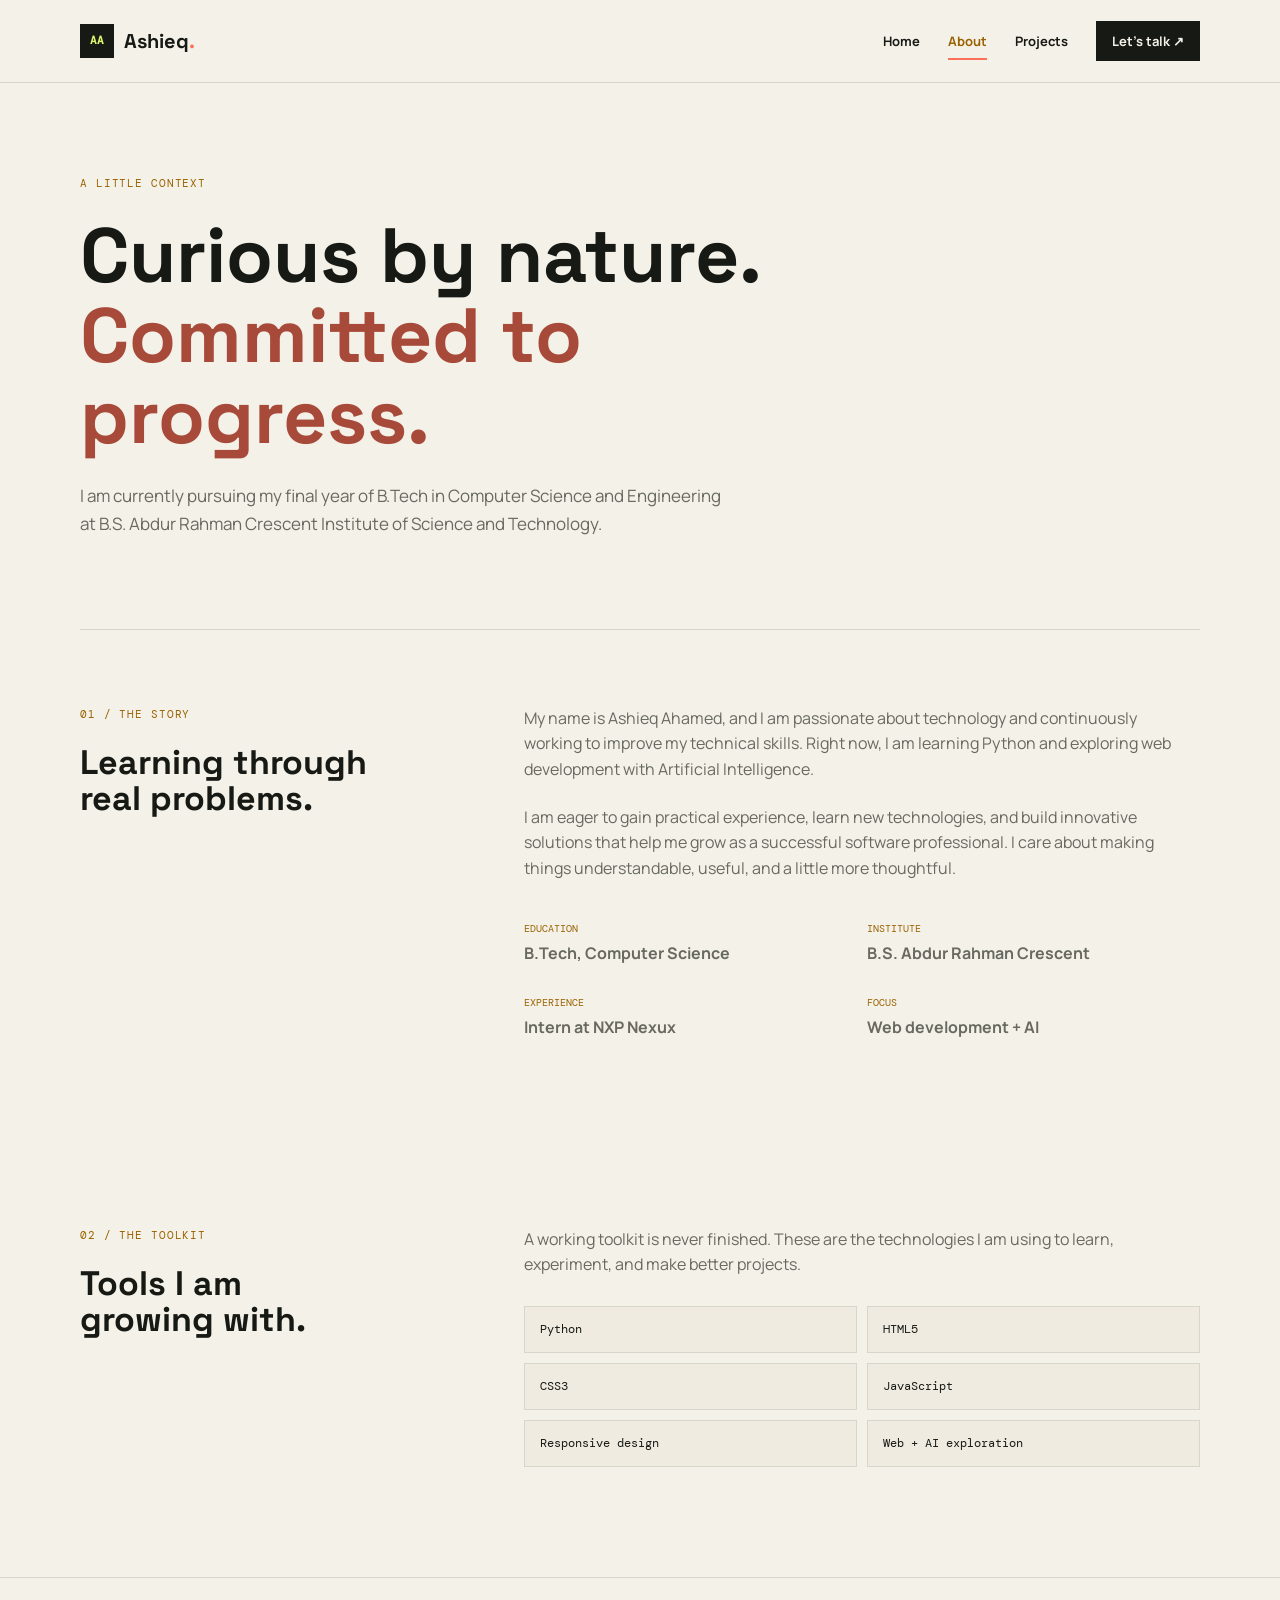
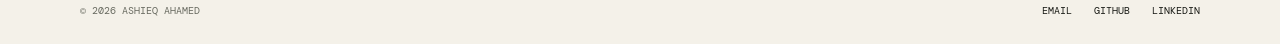
==== about.html @ 13d38967 "first commit" ====
<!doctype html>
<html lang="en">
<head>
    <meta charset="utf-8">
    <meta name="viewport" content="width=device-width, initial-scale=1">
    <meta name="description" content="Learn about Ashieq Ahamed, his Computer Science education, skills, and software development interests.">
    <meta name="author" content="Ashieq Ahamed">
    <link rel="canonical" href="./about.html">
    <title>About Ashieq Ahamed | Education & Skills</title>
    <link rel="preconnect" href="https://fonts.googleapis.com"><link rel="preconnect" href="https://fonts.gstatic.com" crossorigin>
    <link href="https://fonts.googleapis.com/css2?family=DM+Mono:wght@400;500&family=Manrope:wght@400;500;600;700;800&family=Space+Grotesk:wght@500;600;700&display=swap" rel="stylesheet">
    <link rel="stylesheet" href="styles.css">
</head>
<body>
    <a class="skip-link" href="#main-content">Skip to main content</a>
    <header class="site-header"><div class="shell header-inner"><a class="brand" href="index.html" aria-label="Ashieq Ahamed home"><span class="brand-mark" aria-hidden="true">AA</span><span>Ashieq<span class="brand-dot">.</span></span></a><nav aria-label="Primary navigation"><ul class="nav-list"><li><a href="index.html">Home</a></li><li><a class="active" aria-current="page" href="about.html">About</a></li><li><a href="projects.html">Projects</a></li><li><a class="nav-contact" href="contact.html">Let's talk <span aria-hidden="true">&#8599;</span></a></li></ul></nav></div></header>
    <main id="main-content">
        <section class="page-intro shell" aria-labelledby="page-title"><p class="eyebrow">A little context</p><h1 id="page-title">Curious by nature.<br><em>Committed to progress.</em></h1><p>I am currently pursuing my final year of B.Tech in Computer Science and Engineering at B.S. Abdur Rahman Crescent Institute of Science and Technology.</p></section>
        <section class="content-section shell" aria-labelledby="story-title"><div class="content-grid"><div><p class="eyebrow">01 / The story</p><h2 id="story-title">Learning through<br>real problems.</h2></div><div class="body-copy"><p>My name is Ashieq Ahamed, and I am passionate about technology and continuously working to improve my technical skills. Right now, I am learning Python and exploring web development with Artificial Intelligence.</p><p>I am eager to gain practical experience, learn new technologies, and build innovative solutions that help me grow as a successful software professional. I care about making things understandable, useful, and a little more thoughtful.</p><dl class="detail-list"><div><dt>Education</dt><dd>B.Tech, Computer Science</dd></div><div><dt>Institute</dt><dd>B.S. Abdur Rahman Crescent</dd></div><div><dt>Experience</dt><dd>Intern at NXP Nexux</dd></div><div><dt>Focus</dt><dd>Web development + AI</dd></div></dl></div></div></section>
        <section class="content-section shell" aria-labelledby="skills-title"><div class="content-grid"><div><p class="eyebrow">02 / The toolkit</p><h2 id="skills-title">Tools I am<br>growing with.</h2></div><div><p class="body-copy">A working toolkit is never finished. These are the technologies I am using to learn, experiment, and make better projects.</p><ul class="skill-list" aria-label="Technical skills"><li>Python</li><li>HTML5</li><li>CSS3</li><li>JavaScript</li><li>Responsive design</li><li>Web + AI exploration</li></ul></div></div></section>
    </main>
    <footer class="site-footer"><div class="shell footer-inner"><p>© 2026 Ashieq Ahamed</p><div><a href="mailto:ashieqahamed4@gmail.com">Email</a><a href="https://github.com/AshieqAhamed27" rel="noopener noreferrer">GitHub</a><a href="https://www.linkedin.com/in/ashieq-ahamed-s-a-1a37332a8/" rel="noopener noreferrer">LinkedIn</a></div></div></footer>
</body>
</html>
---- styles.css ----
:root {
    --ink: #171914;
    --paper: #f4f1e9;
    --lime: #d7f36b;
    --coral: #ff705b;
    --muted: #686a60;
    --line: #d8d5ca;
    --mono: 'DM Mono', monospace;
    --display: 'Space Grotesk', sans-serif;
    --body: 'Manrope', sans-serif;
}
* { box-sizing: border-box; }
html { scroll-behavior: smooth; }
body { margin: 0; color: var(--ink); background: var(--paper); font-family: var(--body); line-height: 1.6; }
a { color: inherit; }
.shell { width: min(1120px, calc(100% - 48px)); margin-inline: auto; }
.skip-link { position: absolute; top: -100px; left: 20px; z-index: 10; background: var(--lime); padding: 10px 16px; font-weight: 700; }
.skip-link:focus { top: 12px; }
.site-header { border-bottom: 1px solid var(--line); }
.header-inner { min-height: 82px; display: flex; align-items: center; justify-content: space-between; gap: 24px; }
.brand { display: flex; align-items: center; gap: 10px; text-decoration: none; font-family: var(--display); font-size: 20px; font-weight: 700; }
.brand-mark { width: 34px; height: 34px; display: grid; place-items: center; background: var(--ink); color: var(--lime); font-family: var(--mono); font-size: 11px; }
.brand-dot { color: var(--coral); }
.nav-list { display: flex; align-items: center; gap: 28px; padding: 0; margin: 0; list-style: none; font-size: 13px; font-weight: 700; }
.nav-list a { text-decoration: none; padding: 8px 0; }
.nav-list a:hover, .nav-list a:focus-visible, .nav-list .active { color: #9a6200; }
.nav-list .active { border-bottom: 2px solid var(--coral); }
.nav-list .nav-contact { padding: 11px 16px; background: var(--ink); color: var(--paper); }
.nav-list .nav-contact:hover, .nav-list .nav-contact:focus-visible { color: var(--lime); }
.hero { display: grid; grid-template-columns: 1.02fr .98fr; align-items: center; gap: 72px; padding-top: 105px; padding-bottom: 112px; }
.eyebrow { color: #9a6200; font-family: var(--mono); font-size: 11px; letter-spacing: .08em; text-transform: uppercase; margin: 0 0 22px; }
.status-dot { display: inline-block; width: 8px; height: 8px; margin-right: 9px; background: #63a446; border-radius: 50%; }
h1, h2, h3, p { margin-top: 0; }
h1, h2, h3 { font-family: var(--display); line-height: 1.05; letter-spacing: 0; }
h1 { max-width: 620px; margin-bottom: 26px; font-size: clamp(45px, 6vw, 78px); font-weight: 700; }
h1 em { color: #a84a39; font-style: normal; }
.hero-intro { max-width: 525px; color: var(--muted); font-size: 16px; }
.button-row { display: flex; flex-wrap: wrap; align-items: center; gap: 26px; margin-top: 34px; }
.button { display: inline-flex; align-items: center; gap: 22px; min-height: 48px; padding: 12px 18px; text-decoration: none; font-size: 13px; font-weight: 800; }
.button-primary { background: var(--ink); color: var(--paper); }
.button-primary:hover, .button-primary:focus-visible { background: #a84a39; }
.text-link { color: #9a6200; font-size: 13px; font-weight: 800; text-decoration: underline; text-underline-offset: 5px; }
.hero-visual { min-height: 390px; position: relative; display: grid; place-items: center; background: #dfdcd1; overflow: hidden; }
.visual-grid { position: absolute; inset: 0; opacity: .42; background-image: linear-gradient(#c5c2b7 1px, transparent 1px), linear-gradient(90deg, #c5c2b7 1px, transparent 1px); background-size: 32px 32px; }
.code-window { position: relative; z-index: 1; width: min(88%, 420px); box-shadow: 16px 18px 0 rgba(23, 25, 20, .12); background: #24271f; color: #dbe6c8; font-family: var(--mono); font-size: 12px; transform: rotate(-3deg); }
.window-bar { height: 35px; display: flex; align-items: center; gap: 6px; padding: 0 14px; background: #31352a; }
.window-bar span { width: 7px; height: 7px; border-radius: 50%; background: var(--coral); }
.window-bar span:nth-child(2) { background: #e9c45d; }.window-bar span:nth-child(3) { background: #84bb68; }
.window-bar small { margin-left: auto; color: #969e8a; font-size: 10px; }
.code-content { padding: 23px 25px 20px; }.code-content p { margin: 0 0 10px; }.code-content b { display: inline-block; width: 28px; color: #697060; font-weight: 400; }.code-content i { color: var(--coral); font-style: normal; }.code-content strong { color: var(--lime); font-weight: 400; }.code-content mark { color: #e9c45d; background: none; }
.code-footer { display: flex; justify-content: space-between; padding: 10px 15px; color: #9ba78a; border-top: 1px solid #444a3c; font-size: 10px; }
.visual-tag { position: absolute; z-index: 2; padding: 8px 12px; background: var(--lime); font-family: var(--mono); font-size: 11px; font-weight: 500; }.tag-python { top: 35px; right: 22px; transform: rotate(5deg); }.tag-ai { bottom: 40px; left: 15px; background: var(--coral); transform: rotate(-7deg); }
.proof-strip { background: var(--ink); color: var(--paper); }.proof-grid { display: grid; grid-template-columns: repeat(3, 1fr); padding: 22px 0; gap: 20px; }.proof-grid p { margin: 0; font-family: var(--mono); font-size: 11px; text-transform: uppercase; letter-spacing: .04em; }.proof-number { color: var(--lime); margin-right: 16px; }
.home-section { padding-top: 110px; padding-bottom: 120px; }.section-heading { display: flex; justify-content: space-between; align-items: flex-start; gap: 30px; margin-bottom: 56px; }.section-heading .eyebrow { margin-top: 8px; }.section-heading h2 { font-size: clamp(34px, 4vw, 55px); margin: 0; min-width: 55%; }.focus-grid { display: grid; grid-template-columns: repeat(3, 1fr); border-top: 1px solid var(--line); }.focus-item { padding: 25px 28px 0 0; border-right: 1px solid var(--line); margin-right: 28px; }.focus-item:last-child { border-right: 0; margin-right: 0; }.item-index { font-family: var(--mono); font-size: 11px; color: #a84a39; }.focus-item h3 { font-size: 22px; margin: 33px 0 12px; }.focus-item p { color: var(--muted); font-size: 14px; max-width: 280px; }.focus-item a { display: inline-block; margin-top: 14px; color: #9a6200; font-size: 12px; font-weight: 800; text-decoration: none; }
.site-footer { border-top: 1px solid var(--line); padding: 25px 0; }.footer-inner { display: flex; justify-content: space-between; gap: 20px; font-family: var(--mono); font-size: 10px; text-transform: uppercase; }.footer-inner p { margin: 0; color: var(--muted); }.footer-inner div { display: flex; gap: 22px; }.footer-inner a { text-decoration: none; }.footer-inner a:hover, .footer-inner a:focus-visible { color: #a84a39; }
.page-intro { padding: 92px 0 75px; border-bottom: 1px solid var(--line); }.page-intro h1 { max-width: 800px; }.page-intro p:not(.eyebrow) { max-width: 650px; color: var(--muted); font-size: 17px; }.content-section { padding: 76px 0 110px; }.content-grid { display: grid; grid-template-columns: .7fr 1.3fr; gap: 80px; }.content-grid h2 { font-size: 34px; }.body-copy { font-size: 16px; color: var(--muted); max-width: 650px; }.body-copy p { margin-bottom: 22px; }.skill-list { display: grid; grid-template-columns: repeat(2, 1fr); gap: 10px; padding: 0; margin: 28px 0 0; list-style: none; }.skill-list li { border: 1px solid var(--line); padding: 13px 15px; font-family: var(--mono); font-size: 12px; background: #efebe1; }.detail-list { display: grid; grid-template-columns: repeat(2, 1fr); gap: 28px 36px; margin: 40px 0 0; }.detail-list dt { font-family: var(--mono); font-size: 10px; color: #9a6200; text-transform: uppercase; }.detail-list dd { margin: 4px 0 0; font-weight: 700; }
.project-list { display: grid; grid-template-columns: repeat(2, 1fr); gap: 20px; }.project-card { padding: 28px; background: #e8e4da; min-height: 260px; display: flex; flex-direction: column; border-top: 4px solid var(--coral); }.project-card:nth-child(2) { border-color: var(--lime); }.project-card:nth-child(3) { border-color: #e9c45d; }.project-number { font-family: var(--mono); font-size: 11px; color: #9a6200; }.project-card h2 { font-size: 29px; margin: 50px 0 8px; }.project-card p { color: var(--muted); font-size: 14px; max-width: 440px; }.project-tags { display: flex; gap: 8px; flex-wrap: wrap; margin-top: auto; padding-top: 20px; }.project-tags span { font-family: var(--mono); font-size: 10px; border: 1px solid #c6c2b7; padding: 5px 8px; }
.contact-layout { display: grid; grid-template-columns: .75fr 1.25fr; gap: 90px; }.contact-details h2 { font-size: 36px; }.contact-details p { color: var(--muted); }.contact-links { list-style: none; padding: 0; margin: 35px 0; }.contact-links li { margin: 18px 0; }.contact-links a { font-weight: 700; text-decoration: none; }.contact-links a:hover, .contact-links a:focus-visible { color: #a84a39; }.contact-label { display: block; font-family: var(--mono); font-size: 10px; color: #9a6200; text-transform: uppercase; margin-bottom: 4px; }.contact-form { padding: 34px; background: #e8e4da; }.form-row { display: grid; grid-template-columns: 1fr 1fr; gap: 20px; }.field { margin-bottom: 20px; }.field label { display: block; font-size: 13px; font-weight: 800; margin-bottom: 7px; }.field input, .field textarea { width: 100%; padding: 13px 14px; border: 1px solid #c9c5b9; background: var(--paper); font: inherit; font-size: 14px; color: var(--ink); }.field textarea { min-height: 145px; resize: vertical; }.field input:focus, .field textarea:focus { outline: 3px solid var(--lime); outline-offset: 2px; }.required-note { color: var(--muted); font-size: 11px; margin-bottom: 18px; }
@media (max-width: 760px) { .shell { width: min(100% - 32px, 1120px); }.header-inner { min-height: 72px; align-items: flex-start; padding: 16px 0; flex-direction: column; }.nav-list { width: 100%; gap: 15px; justify-content: space-between; font-size: 11px; }.nav-list .nav-contact { padding: 8px 10px; }.hero { grid-template-columns: 1fr; gap: 48px; padding-top: 70px; padding-bottom: 78px; }.hero-visual { min-height: 310px; }.proof-grid { grid-template-columns: 1fr; padding: 18px 0; gap: 9px; }.home-section { padding-top: 75px; padding-bottom: 80px; }.section-heading { display: block; margin-bottom: 38px; }.section-heading h2 { margin-top: 15px; }.focus-grid, .project-list, .content-grid, .contact-layout { grid-template-columns: 1fr; gap: 28px; }.focus-item { border-right: 0; border-bottom: 1px solid var(--line); padding: 22px 0 25px; margin: 0; }.focus-item:last-child { border-bottom: 0; }.page-intro { padding: 70px 0 55px; }.content-section { padding: 55px 0 80px; }.content-grid { gap: 45px; }.project-card h2 { margin-top: 35px; }.contact-layout { gap: 48px; }.form-row { grid-template-columns: 1fr; }.footer-inner { display: block; }.footer-inner div { margin-top: 14px; } }
+@media (prefers-reduced-motion: reduce) { html { scroll-behavior: auto; } }
+:focus-visible { outline: 3px solid #a84a39; outline-offset: 3px; }
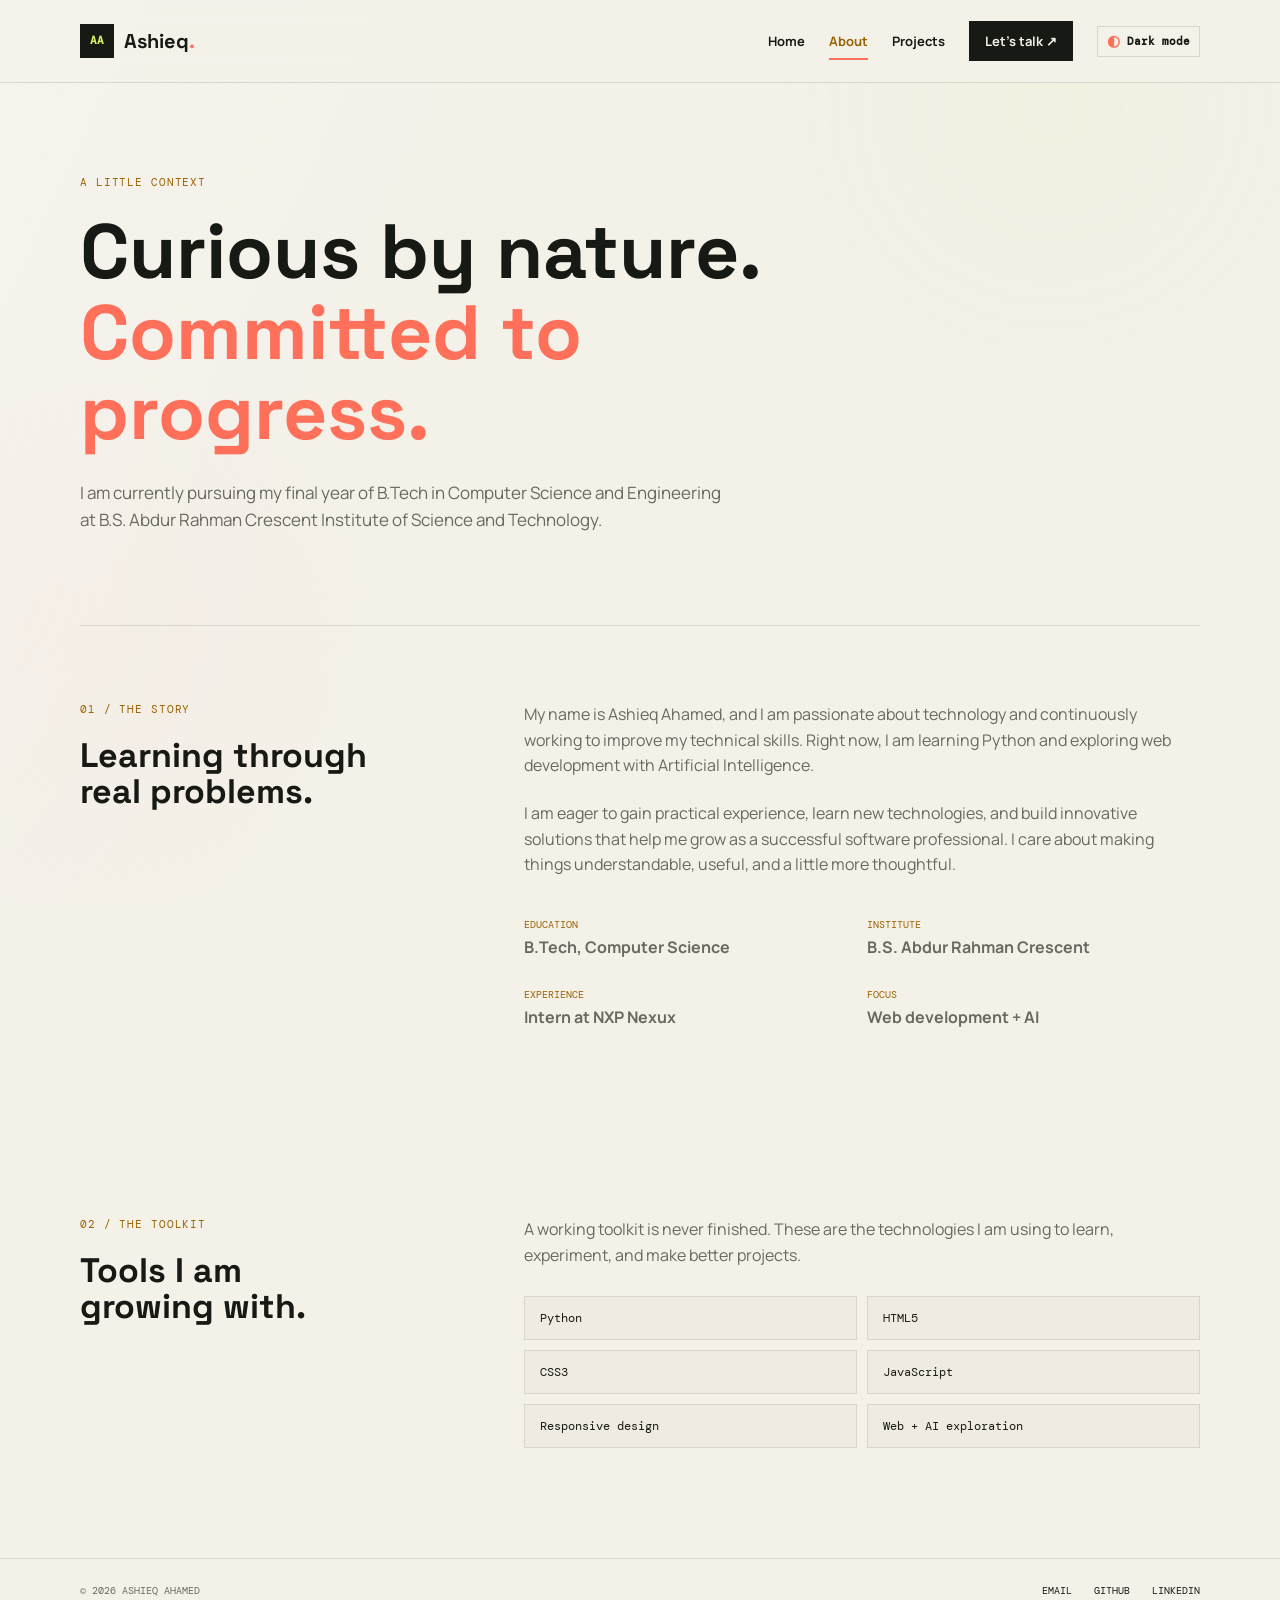
==== commit c02251f2: "updated portfolio" ====
--- a/about.html
+++ b/about.html
@@ -13,12 +13,13 @@
 </head>
 <body>
     <a class="skip-link" href="#main-content">Skip to main content</a>
-    <header class="site-header"><div class="shell header-inner"><a class="brand" href="index.html" aria-label="Ashieq Ahamed home"><span class="brand-mark" aria-hidden="true">AA</span><span>Ashieq<span class="brand-dot">.</span></span></a><nav aria-label="Primary navigation"><ul class="nav-list"><li><a href="index.html">Home</a></li><li><a class="active" aria-current="page" href="about.html">About</a></li><li><a href="projects.html">Projects</a></li><li><a class="nav-contact" href="contact.html">Let's talk <span aria-hidden="true">&#8599;</span></a></li></ul></nav></div></header>
+    <header class="site-header"><div class="shell header-inner"><a class="brand" href="index.html" aria-label="Ashieq Ahamed home"><span class="brand-mark" aria-hidden="true">AA</span><span>Ashieq<span class="brand-dot">.</span></span></a><nav aria-label="Primary navigation"><ul class="nav-list"><li><a href="index.html">Home</a></li><li><a class="active" aria-current="page" href="about.html">About</a></li><li><a href="projects.html">Projects</a></li><li><a class="nav-contact" href="contact.html">Let's talk <span aria-hidden="true">&#8599;</span></a></li><li><button class="theme-toggle" type="button" aria-pressed="false" aria-label="Switch to dark mode"><span class="theme-icon" aria-hidden="true">◐</span><span class="theme-label">Dark mode</span></button></li></ul></nav></div></header>
     <main id="main-content">
         <section class="page-intro shell" aria-labelledby="page-title"><p class="eyebrow">A little context</p><h1 id="page-title">Curious by nature.<br><em>Committed to progress.</em></h1><p>I am currently pursuing my final year of B.Tech in Computer Science and Engineering at B.S. Abdur Rahman Crescent Institute of Science and Technology.</p></section>
         <section class="content-section shell" aria-labelledby="story-title"><div class="content-grid"><div><p class="eyebrow">01 / The story</p><h2 id="story-title">Learning through<br>real problems.</h2></div><div class="body-copy"><p>My name is Ashieq Ahamed, and I am passionate about technology and continuously working to improve my technical skills. Right now, I am learning Python and exploring web development with Artificial Intelligence.</p><p>I am eager to gain practical experience, learn new technologies, and build innovative solutions that help me grow as a successful software professional. I care about making things understandable, useful, and a little more thoughtful.</p><dl class="detail-list"><div><dt>Education</dt><dd>B.Tech, Computer Science</dd></div><div><dt>Institute</dt><dd>B.S. Abdur Rahman Crescent</dd></div><div><dt>Experience</dt><dd>Intern at NXP Nexux</dd></div><div><dt>Focus</dt><dd>Web development + AI</dd></div></dl></div></div></section>
         <section class="content-section shell" aria-labelledby="skills-title"><div class="content-grid"><div><p class="eyebrow">02 / The toolkit</p><h2 id="skills-title">Tools I am<br>growing with.</h2></div><div><p class="body-copy">A working toolkit is never finished. These are the technologies I am using to learn, experiment, and make better projects.</p><ul class="skill-list" aria-label="Technical skills"><li>Python</li><li>HTML5</li><li>CSS3</li><li>JavaScript</li><li>Responsive design</li><li>Web + AI exploration</li></ul></div></div></section>
     </main>
     <footer class="site-footer"><div class="shell footer-inner"><p>© 2026 Ashieq Ahamed</p><div><a href="mailto:ashieqahamed4@gmail.com">Email</a><a href="https://github.com/AshieqAhamed27" rel="noopener noreferrer">GitHub</a><a href="https://www.linkedin.com/in/ashieq-ahamed-s-a-1a37332a8/" rel="noopener noreferrer">LinkedIn</a></div></div></footer>
+    <script src="script.js"></script>
 </body>
 </html>
--- a/styles.css
+++ b/styles.css
@@ -1,61 +1,81 @@
 :root {
     --ink: #171914;
     --paper: #f4f1e9;
+    --surface: #e8e4da;
+    --surface-soft: #efebe1;
     --lime: #d7f36b;
     --coral: #ff705b;
+    --gold: #9a6200;
     --muted: #686a60;
     --line: #d8d5ca;
+    --shadow: rgba(23, 25, 20, .12);
     --mono: 'DM Mono', monospace;
     --display: 'Space Grotesk', sans-serif;
     --body: 'Manrope', sans-serif;
 }
+[data-theme="dark"] {
+    --ink: #f4f1e9;
+    --paper: #171914;
+    --surface: #292d25;
+    --surface-soft: #23271f;
+    --muted: #b6b9a9;
+    --line: #3a4035;
+    --gold: #e9c45d;
+    --shadow: rgba(0, 0, 0, .3);
+}
 * { box-sizing: border-box; }
 html { scroll-behavior: smooth; }
-body { margin: 0; color: var(--ink); background: var(--paper); font-family: var(--body); line-height: 1.6; }
+body { margin: 0; color: var(--ink); background: var(--paper); font-family: var(--body); line-height: 1.6; transition: color .25s ease, background-color .25s ease; }
+body::before { content: ''; position: fixed; inset: 0; z-index: -1; pointer-events: none; opacity: .32; background-image: linear-gradient(115deg, rgba(255,255,255,.55), transparent 38%), radial-gradient(circle at 82% 12%, rgba(215,243,107,.16), transparent 22%), radial-gradient(circle at 8% 72%, rgba(255,112,91,.1), transparent 20%); }
 a { color: inherit; }
 .shell { width: min(1120px, calc(100% - 48px)); margin-inline: auto; }
 .skip-link { position: absolute; top: -100px; left: 20px; z-index: 10; background: var(--lime); padding: 10px 16px; font-weight: 700; }
 .skip-link:focus { top: 12px; }
-.site-header { border-bottom: 1px solid var(--line); }
+.site-header { position: sticky; top: 0; z-index: 5; border-bottom: 1px solid var(--line); background: color-mix(in srgb, var(--paper) 86%, transparent); backdrop-filter: blur(12px); }
 .header-inner { min-height: 82px; display: flex; align-items: center; justify-content: space-between; gap: 24px; }
 .brand { display: flex; align-items: center; gap: 10px; text-decoration: none; font-family: var(--display); font-size: 20px; font-weight: 700; }
 .brand-mark { width: 34px; height: 34px; display: grid; place-items: center; background: var(--ink); color: var(--lime); font-family: var(--mono); font-size: 11px; }
 .brand-dot { color: var(--coral); }
-.nav-list { display: flex; align-items: center; gap: 28px; padding: 0; margin: 0; list-style: none; font-size: 13px; font-weight: 700; }
-.nav-list a { text-decoration: none; padding: 8px 0; }
-.nav-list a:hover, .nav-list a:focus-visible, .nav-list .active { color: #9a6200; }
+.nav-list { display: flex; align-items: center; gap: 24px; padding: 0; margin: 0; list-style: none; font-size: 13px; font-weight: 700; }
+.nav-list a { text-decoration: none; padding: 8px 0; transition: color .2s ease, border-color .2s ease, background-color .2s ease; }
+.nav-list a:hover, .nav-list a:focus-visible, .nav-list .active { color: var(--gold); }
 .nav-list .active { border-bottom: 2px solid var(--coral); }
 .nav-list .nav-contact { padding: 11px 16px; background: var(--ink); color: var(--paper); }
 .nav-list .nav-contact:hover, .nav-list .nav-contact:focus-visible { color: var(--lime); }
-.hero { display: grid; grid-template-columns: 1.02fr .98fr; align-items: center; gap: 72px; padding-top: 105px; padding-bottom: 112px; }
-.eyebrow { color: #9a6200; font-family: var(--mono); font-size: 11px; letter-spacing: .08em; text-transform: uppercase; margin: 0 0 22px; }
-.status-dot { display: inline-block; width: 8px; height: 8px; margin-right: 9px; background: #63a446; border-radius: 50%; }
+.theme-toggle { display: inline-flex; align-items: center; gap: 7px; padding: 7px 9px; border: 1px solid var(--line); color: var(--ink); background: transparent; font: 700 11px var(--mono); cursor: pointer; }
+.theme-toggle:hover, .theme-toggle:focus-visible { border-color: var(--coral); color: var(--gold); }
+.theme-icon { color: var(--coral); font-size: 15px; line-height: 1; }
 h1, h2, h3, p { margin-top: 0; }
 h1, h2, h3 { font-family: var(--display); line-height: 1.05; letter-spacing: 0; }
 h1 { max-width: 620px; margin-bottom: 26px; font-size: clamp(45px, 6vw, 78px); font-weight: 700; }
-h1 em { color: #a84a39; font-style: normal; }
+h1 em { color: var(--coral); font-style: normal; }
+.eyebrow { color: var(--gold); font: 11px var(--mono); letter-spacing: .08em; text-transform: uppercase; margin: 0 0 22px; }
+.status-dot { display: inline-block; width: 8px; height: 8px; margin-right: 9px; background: #63a446; border-radius: 50%; }
+.hero { display: grid; grid-template-columns: minmax(0, 1.02fr) minmax(360px, .98fr); align-items: center; gap: clamp(42px, 6vw, 72px); padding-top: clamp(70px, 9vw, 105px); padding-bottom: clamp(78px, 10vw, 112px); }
 .hero-intro { max-width: 525px; color: var(--muted); font-size: 16px; }
 .button-row { display: flex; flex-wrap: wrap; align-items: center; gap: 26px; margin-top: 34px; }
-.button { display: inline-flex; align-items: center; gap: 22px; min-height: 48px; padding: 12px 18px; text-decoration: none; font-size: 13px; font-weight: 800; }
-.button-primary { background: var(--ink); color: var(--paper); }
-.button-primary:hover, .button-primary:focus-visible { background: #a84a39; }
-.text-link { color: #9a6200; font-size: 13px; font-weight: 800; text-decoration: underline; text-underline-offset: 5px; }
-.hero-visual { min-height: 390px; position: relative; display: grid; place-items: center; background: #dfdcd1; overflow: hidden; }
+.button { display: inline-flex; align-items: center; gap: 22px; min-height: 48px; padding: 12px 18px; border: 0; text-decoration: none; font-size: 13px; font-weight: 800; cursor: pointer; }
+.button-primary { background: var(--ink); color: var(--paper); transition: background-color .2s ease, transform .2s ease, box-shadow .2s ease; }
+.button-primary:hover, .button-primary:focus-visible { background: var(--coral); transform: translateY(-3px); box-shadow: 5px 5px 0 var(--lime); }
+.text-link { color: var(--gold); font-size: 13px; font-weight: 800; text-decoration: underline; text-underline-offset: 5px; }
+.hero-visual { min-height: 390px; position: relative; display: grid; place-items: center; overflow: hidden; isolation: isolate; background: #dfdcd1; animation: reveal-up .7s both .15s; }
 .visual-grid { position: absolute; inset: 0; opacity: .42; background-image: linear-gradient(#c5c2b7 1px, transparent 1px), linear-gradient(90deg, #c5c2b7 1px, transparent 1px); background-size: 32px 32px; }
-.code-window { position: relative; z-index: 1; width: min(88%, 420px); box-shadow: 16px 18px 0 rgba(23, 25, 20, .12); background: #24271f; color: #dbe6c8; font-family: var(--mono); font-size: 12px; transform: rotate(-3deg); }
+.code-window { position: relative; z-index: 1; width: min(88%, 420px); box-shadow: 16px 18px 0 var(--shadow); background: #24271f; color: #dbe6c8; font: 12px var(--mono); transform: rotate(-3deg); transition: transform .35s ease, box-shadow .35s ease; }
+.hero-visual:hover .code-window { transform: rotate(0) translateY(-6px); box-shadow: 20px 24px 0 var(--shadow); }
 .window-bar { height: 35px; display: flex; align-items: center; gap: 6px; padding: 0 14px; background: #31352a; }
 .window-bar span { width: 7px; height: 7px; border-radius: 50%; background: var(--coral); }
-.window-bar span:nth-child(2) { background: #e9c45d; }.window-bar span:nth-child(3) { background: #84bb68; }
-.window-bar small { margin-left: auto; color: #969e8a; font-size: 10px; }
+.window-bar span:nth-child(2) { background: #e9c45d; }.window-bar span:nth-child(3) { background: #84bb68; }.window-bar small { margin-left: auto; color: #969e8a; font-size: 10px; }
 .code-content { padding: 23px 25px 20px; }.code-content p { margin: 0 0 10px; }.code-content b { display: inline-block; width: 28px; color: #697060; font-weight: 400; }.code-content i { color: var(--coral); font-style: normal; }.code-content strong { color: var(--lime); font-weight: 400; }.code-content mark { color: #e9c45d; background: none; }
 .code-footer { display: flex; justify-content: space-between; padding: 10px 15px; color: #9ba78a; border-top: 1px solid #444a3c; font-size: 10px; }
-.visual-tag { position: absolute; z-index: 2; padding: 8px 12px; background: var(--lime); font-family: var(--mono); font-size: 11px; font-weight: 500; }.tag-python { top: 35px; right: 22px; transform: rotate(5deg); }.tag-ai { bottom: 40px; left: 15px; background: var(--coral); transform: rotate(-7deg); }
-.proof-strip { background: var(--ink); color: var(--paper); }.proof-grid { display: grid; grid-template-columns: repeat(3, 1fr); padding: 22px 0; gap: 20px; }.proof-grid p { margin: 0; font-family: var(--mono); font-size: 11px; text-transform: uppercase; letter-spacing: .04em; }.proof-number { color: var(--lime); margin-right: 16px; }
-.home-section { padding-top: 110px; padding-bottom: 120px; }.section-heading { display: flex; justify-content: space-between; align-items: flex-start; gap: 30px; margin-bottom: 56px; }.section-heading .eyebrow { margin-top: 8px; }.section-heading h2 { font-size: clamp(34px, 4vw, 55px); margin: 0; min-width: 55%; }.focus-grid { display: grid; grid-template-columns: repeat(3, 1fr); border-top: 1px solid var(--line); }.focus-item { padding: 25px 28px 0 0; border-right: 1px solid var(--line); margin-right: 28px; }.focus-item:last-child { border-right: 0; margin-right: 0; }.item-index { font-family: var(--mono); font-size: 11px; color: #a84a39; }.focus-item h3 { font-size: 22px; margin: 33px 0 12px; }.focus-item p { color: var(--muted); font-size: 14px; max-width: 280px; }.focus-item a { display: inline-block; margin-top: 14px; color: #9a6200; font-size: 12px; font-weight: 800; text-decoration: none; }
-.site-footer { border-top: 1px solid var(--line); padding: 25px 0; }.footer-inner { display: flex; justify-content: space-between; gap: 20px; font-family: var(--mono); font-size: 10px; text-transform: uppercase; }.footer-inner p { margin: 0; color: var(--muted); }.footer-inner div { display: flex; gap: 22px; }.footer-inner a { text-decoration: none; }.footer-inner a:hover, .footer-inner a:focus-visible { color: #a84a39; }
-.page-intro { padding: 92px 0 75px; border-bottom: 1px solid var(--line); }.page-intro h1 { max-width: 800px; }.page-intro p:not(.eyebrow) { max-width: 650px; color: var(--muted); font-size: 17px; }.content-section { padding: 76px 0 110px; }.content-grid { display: grid; grid-template-columns: .7fr 1.3fr; gap: 80px; }.content-grid h2 { font-size: 34px; }.body-copy { font-size: 16px; color: var(--muted); max-width: 650px; }.body-copy p { margin-bottom: 22px; }.skill-list { display: grid; grid-template-columns: repeat(2, 1fr); gap: 10px; padding: 0; margin: 28px 0 0; list-style: none; }.skill-list li { border: 1px solid var(--line); padding: 13px 15px; font-family: var(--mono); font-size: 12px; background: #efebe1; }.detail-list { display: grid; grid-template-columns: repeat(2, 1fr); gap: 28px 36px; margin: 40px 0 0; }.detail-list dt { font-family: var(--mono); font-size: 10px; color: #9a6200; text-transform: uppercase; }.detail-list dd { margin: 4px 0 0; font-weight: 700; }
-.project-list { display: grid; grid-template-columns: repeat(2, 1fr); gap: 20px; }.project-card { padding: 28px; background: #e8e4da; min-height: 260px; display: flex; flex-direction: column; border-top: 4px solid var(--coral); }.project-card:nth-child(2) { border-color: var(--lime); }.project-card:nth-child(3) { border-color: #e9c45d; }.project-number { font-family: var(--mono); font-size: 11px; color: #9a6200; }.project-card h2 { font-size: 29px; margin: 50px 0 8px; }.project-card p { color: var(--muted); font-size: 14px; max-width: 440px; }.project-tags { display: flex; gap: 8px; flex-wrap: wrap; margin-top: auto; padding-top: 20px; }.project-tags span { font-family: var(--mono); font-size: 10px; border: 1px solid #c6c2b7; padding: 5px 8px; }
-.contact-layout { display: grid; grid-template-columns: .75fr 1.25fr; gap: 90px; }.contact-details h2 { font-size: 36px; }.contact-details p { color: var(--muted); }.contact-links { list-style: none; padding: 0; margin: 35px 0; }.contact-links li { margin: 18px 0; }.contact-links a { font-weight: 700; text-decoration: none; }.contact-links a:hover, .contact-links a:focus-visible { color: #a84a39; }.contact-label { display: block; font-family: var(--mono); font-size: 10px; color: #9a6200; text-transform: uppercase; margin-bottom: 4px; }.contact-form { padding: 34px; background: #e8e4da; }.form-row { display: grid; grid-template-columns: 1fr 1fr; gap: 20px; }.field { margin-bottom: 20px; }.field label { display: block; font-size: 13px; font-weight: 800; margin-bottom: 7px; }.field input, .field textarea { width: 100%; padding: 13px 14px; border: 1px solid #c9c5b9; background: var(--paper); font: inherit; font-size: 14px; color: var(--ink); }.field textarea { min-height: 145px; resize: vertical; }.field input:focus, .field textarea:focus { outline: 3px solid var(--lime); outline-offset: 2px; }.required-note { color: var(--muted); font-size: 11px; margin-bottom: 18px; }
-@media (max-width: 760px) { .shell { width: min(100% - 32px, 1120px); }.header-inner { min-height: 72px; align-items: flex-start; padding: 16px 0; flex-direction: column; }.nav-list { width: 100%; gap: 15px; justify-content: space-between; font-size: 11px; }.nav-list .nav-contact { padding: 8px 10px; }.hero { grid-template-columns: 1fr; gap: 48px; padding-top: 70px; padding-bottom: 78px; }.hero-visual { min-height: 310px; }.proof-grid { grid-template-columns: 1fr; padding: 18px 0; gap: 9px; }.home-section { padding-top: 75px; padding-bottom: 80px; }.section-heading { display: block; margin-bottom: 38px; }.section-heading h2 { margin-top: 15px; }.focus-grid, .project-list, .content-grid, .contact-layout { grid-template-columns: 1fr; gap: 28px; }.focus-item { border-right: 0; border-bottom: 1px solid var(--line); padding: 22px 0 25px; margin: 0; }.focus-item:last-child { border-bottom: 0; }.page-intro { padding: 70px 0 55px; }.content-section { padding: 55px 0 80px; }.content-grid { gap: 45px; }.project-card h2 { margin-top: 35px; }.contact-layout { gap: 48px; }.form-row { grid-template-columns: 1fr; }.footer-inner { display: block; }.footer-inner div { margin-top: 14px; } }
-+@media (prefers-reduced-motion: reduce) { html { scroll-behavior: auto; } }
-+:focus-visible { outline: 3px solid #a84a39; outline-offset: 3px; }
+.visual-tag { position: absolute; z-index: 2; padding: 8px 12px; background: var(--lime); font: 11px var(--mono); font-weight: 500; }.tag-python { top: 35px; right: 22px; transform: rotate(5deg); }.tag-ai { bottom: 40px; left: 15px; background: var(--coral); transform: rotate(-7deg); }
+.proof-strip { background: var(--ink); color: var(--paper); }.proof-grid { display: grid; grid-template-columns: repeat(3, 1fr); gap: 20px; padding: 22px 0; }.proof-grid p { margin: 0; font: 11px var(--mono); text-transform: uppercase; letter-spacing: .04em; }.proof-number { color: var(--lime); margin-right: 16px; }
+.home-section { padding-top: clamp(75px, 9vw, 110px); padding-bottom: clamp(80px, 10vw, 120px); }.section-heading { display: flex; justify-content: space-between; align-items: flex-start; gap: 30px; margin-bottom: 56px; }.section-heading .eyebrow { margin-top: 8px; }.section-heading h2 { min-width: 55%; margin: 0; font-size: clamp(34px, 4vw, 55px); }.focus-grid { display: grid; grid-template-columns: repeat(3, 1fr); border-top: 1px solid var(--line); }.focus-item { padding: 25px 28px 0 0; margin-right: 28px; border-right: 1px solid var(--line); transition: transform .25s ease, box-shadow .25s ease, border-color .25s ease; }.focus-item:last-child { margin-right: 0; border-right: 0; }.focus-item:hover { transform: translateY(-5px); border-color: var(--coral); }.item-index, .project-number { color: var(--coral); font: 11px var(--mono); }.focus-item h3 { margin: 33px 0 12px; font-size: 22px; }.focus-item p { max-width: 280px; color: var(--muted); font-size: 14px; }.focus-item a { display: inline-block; margin-top: 14px; color: var(--gold); font-size: 12px; font-weight: 800; text-decoration: none; }
+.site-footer { padding: 25px 0; border-top: 1px solid var(--line); }.footer-inner { display: flex; justify-content: space-between; gap: 20px; font: 10px var(--mono); text-transform: uppercase; }.footer-inner p { margin: 0; color: var(--muted); }.footer-inner div { display: flex; gap: 22px; }.footer-inner a { text-decoration: none; }.footer-inner a:hover, .footer-inner a:focus-visible { color: var(--coral); }
+.page-intro { padding: clamp(70px, 8vw, 92px) 0 75px; border-bottom: 1px solid var(--line); }.page-intro h1 { max-width: 800px; }.page-intro p:not(.eyebrow) { max-width: 650px; color: var(--muted); font-size: 17px; }.content-section { padding: 76px 0 110px; }.content-grid { display: grid; grid-template-columns: minmax(220px, .7fr) minmax(0, 1.3fr); gap: clamp(48px, 7vw, 80px); }.content-grid h2 { font-size: 34px; }.body-copy { max-width: 650px; color: var(--muted); font-size: 16px; }.body-copy p { margin-bottom: 22px; }.skill-list { display: grid; grid-template-columns: repeat(2, 1fr); gap: 10px; padding: 0; margin: 28px 0 0; list-style: none; }.skill-list li { padding: 13px 15px; border: 1px solid var(--line); background: var(--surface-soft); font: 12px var(--mono); }.detail-list { display: grid; grid-template-columns: repeat(2, 1fr); gap: 28px 36px; margin: 40px 0 0; }.detail-list dt, .contact-label { color: var(--gold); font: 10px var(--mono); text-transform: uppercase; }.detail-list dd { margin: 4px 0 0; font-weight: 700; }
+.project-list { display: grid; grid-template-columns: repeat(2, minmax(0, 1fr)); gap: 20px; }.project-card { display: flex; min-height: 260px; flex-direction: column; padding: 28px; border-top: 4px solid var(--coral); background: var(--surface); transition: transform .25s ease, box-shadow .25s ease; }.project-card:nth-child(2) { border-color: var(--lime); }.project-card:nth-child(3) { border-color: #e9c45d; }.project-card:hover { transform: translateY(-6px); box-shadow: 10px 10px 0 var(--shadow); }.project-card h2 { margin: 50px 0 8px; font-size: 29px; }.project-card p { max-width: 440px; color: var(--muted); font-size: 14px; }.project-tags { display: flex; flex-wrap: wrap; gap: 8px; padding-top: 20px; margin-top: auto; }.project-tags span { padding: 5px 8px; border: 1px solid var(--line); font: 10px var(--mono); }
+.contact-layout { display: grid; grid-template-columns: minmax(220px, .75fr) minmax(0, 1.25fr); gap: clamp(48px, 8vw, 90px); }.contact-details h2 { font-size: 36px; }.contact-details p { color: var(--muted); }.contact-links { padding: 0; margin: 35px 0; list-style: none; }.contact-links li { margin: 18px 0; }.contact-links a { font-weight: 700; text-decoration: none; }.contact-links a:hover, .contact-links a:focus-visible { color: var(--coral); }.contact-label { display: block; margin-bottom: 4px; }.contact-form { padding: clamp(24px, 4vw, 34px); background: var(--surface); }.form-row { display: grid; grid-template-columns: 1fr 1fr; gap: 20px; }.field { margin-bottom: 20px; }.field label { display: block; margin-bottom: 7px; font-size: 13px; font-weight: 800; }.field input, .field textarea { width: 100%; padding: 13px 14px; border: 1px solid var(--line); background: var(--paper); color: var(--ink); font: 14px var(--body); }.field textarea { min-height: 145px; resize: vertical; }.field input:focus, .field textarea:focus { outline: 3px solid var(--lime); outline-offset: 2px; }.required-note { margin-bottom: 18px; color: var(--muted); font-size: 11px; }
+@media (max-width: 900px) { .header-inner { align-items: flex-start; padding: 16px 0; flex-direction: column; }.nav-list { width: 100%; justify-content: space-between; gap: 14px; }.hero { grid-template-columns: 1fr; }.hero-copy { max-width: 720px; }.hero-visual { min-height: 350px; }.content-grid, .contact-layout { gap: 42px; } }
+@media (max-width: 620px) { .shell { width: min(100% - 32px, 1120px); }.nav-list { align-items: stretch; flex-wrap: wrap; font-size: 11px; }.nav-list .nav-contact { padding: 8px 10px; }.theme-toggle { margin-left: auto; }.hero { gap: 48px; }.hero-visual { min-height: 310px; }.proof-grid, .focus-grid, .project-list, .content-grid, .contact-layout { grid-template-columns: 1fr; }.proof-grid { gap: 9px; padding: 18px 0; }.section-heading { display: block; margin-bottom: 38px; }.section-heading h2 { margin-top: 15px; }.focus-item { padding: 22px 0 25px; margin: 0; border-right: 0; border-bottom: 1px solid var(--line); }.focus-item:last-child { border-bottom: 0; }.page-intro { padding-bottom: 55px; }.content-section { padding: 55px 0 80px; }.content-grid { gap: 45px; }.project-card h2 { margin-top: 35px; }.form-row { grid-template-columns: 1fr; }.footer-inner { display: block; }.footer-inner div { margin-top: 14px; } }
+@media (prefers-reduced-motion: reduce) { html { scroll-behavior: auto; } *, *::before, *::after { animation-duration: .01ms !important; animation-iteration-count: 1 !important; transition-duration: .01ms !important; } }
+:focus-visible { outline: 3px solid var(--coral); outline-offset: 3px; }
+@keyframes reveal-up { from { opacity: 0; transform: translateY(18px); } to { opacity: 1; transform: translateY(0); } }
